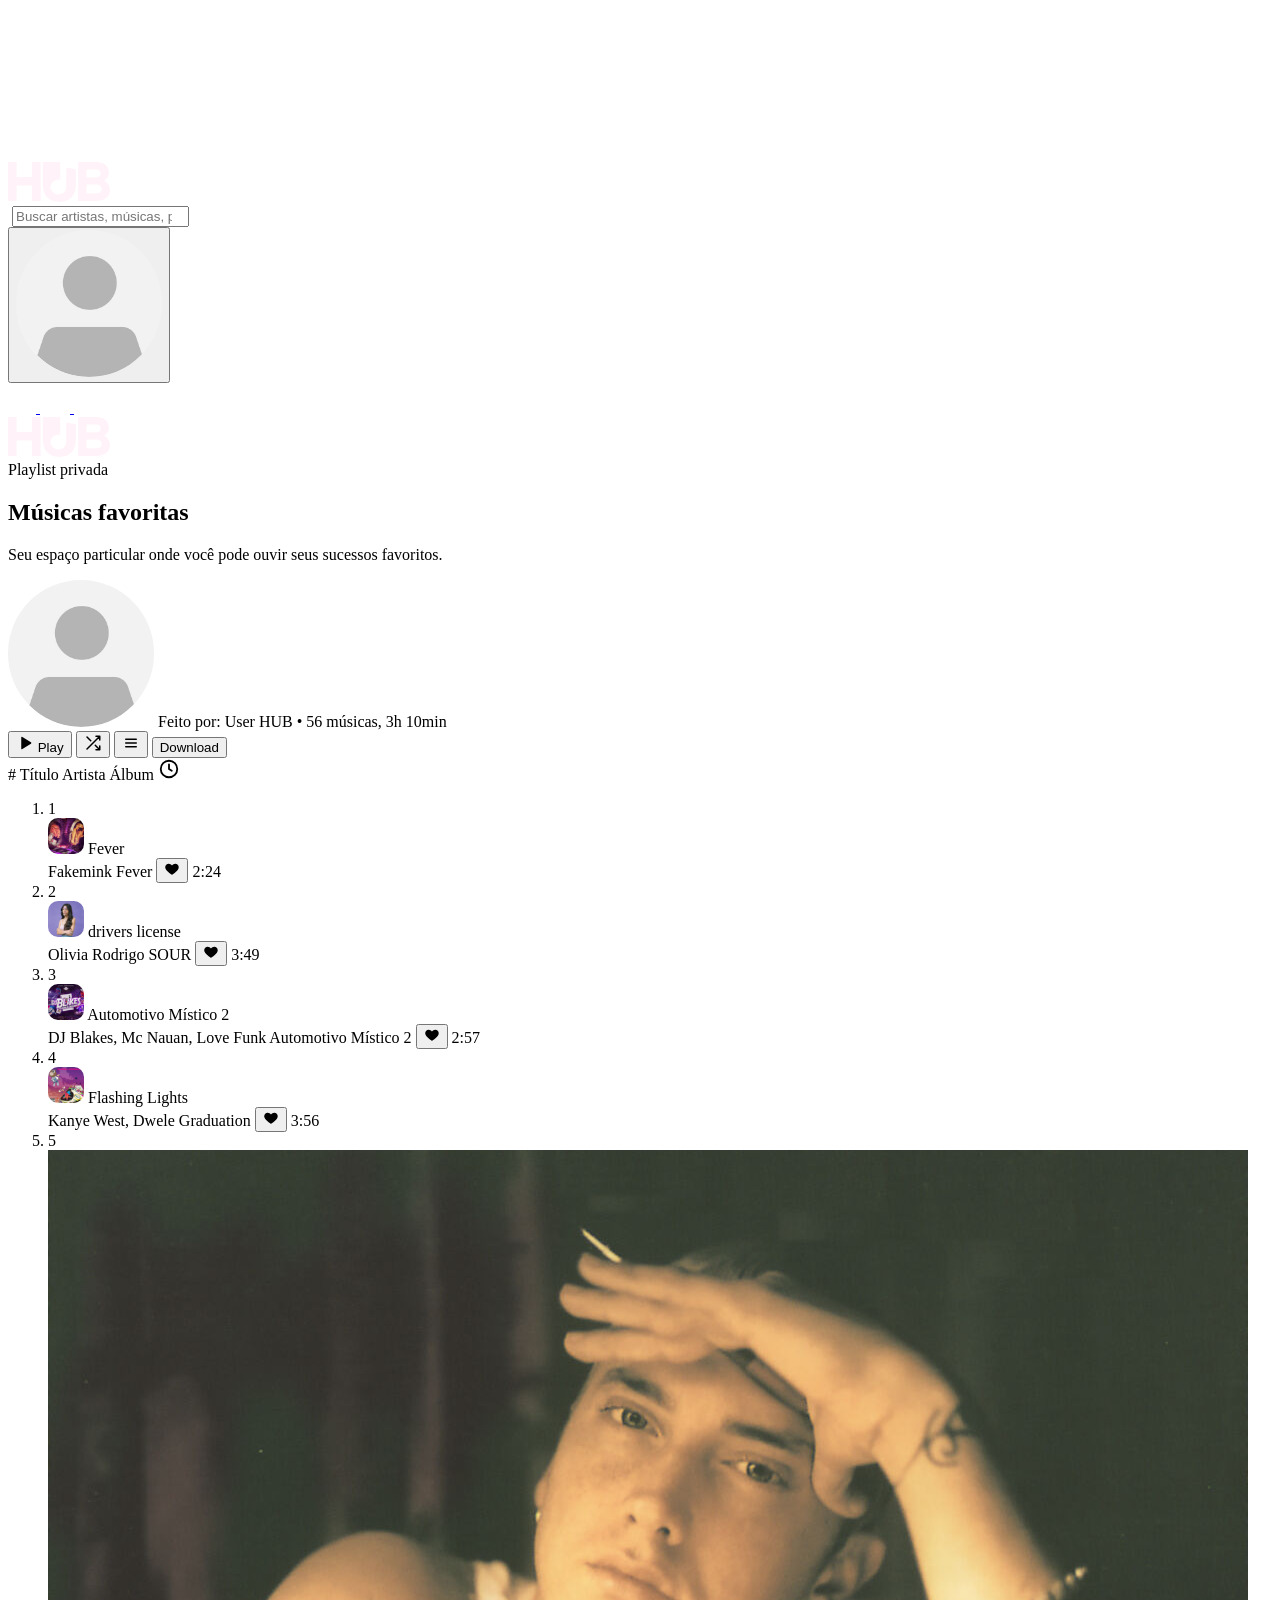
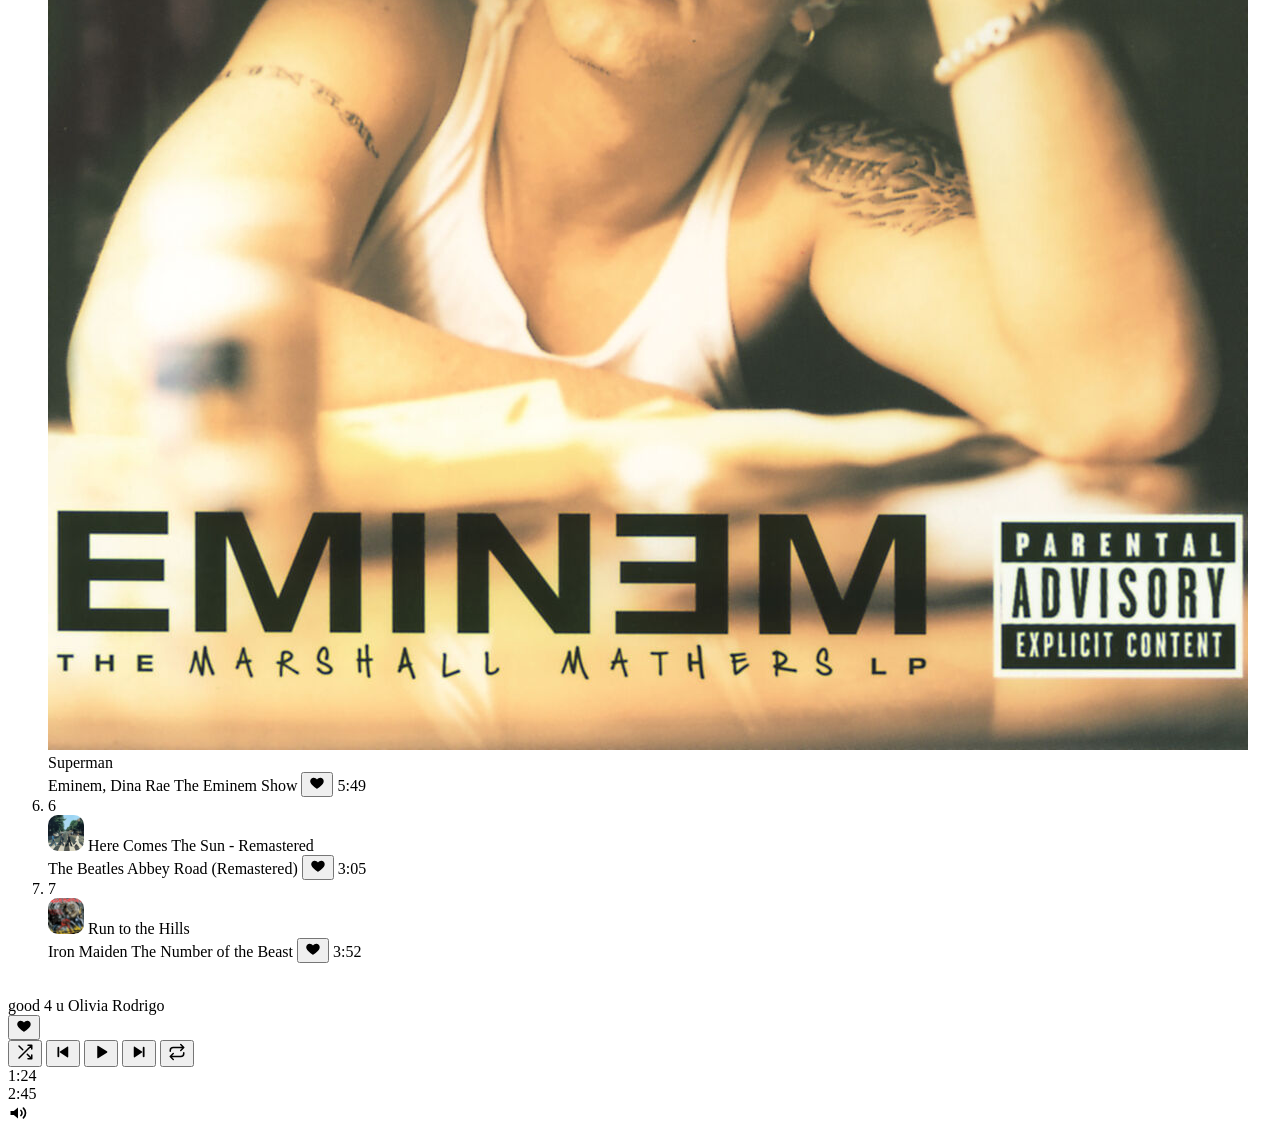
==== favoritas/favoritas.html @ 8cf0fdf2 ":construction: build: Imgs  de músicas e página músicas favoritas iniciada" ====
<!DOCTYPE html>
<html lang="pt-BR">
<head>
  <meta charset="UTF-8">
  <meta name="viewport" content="width=device-width, initial-scale=1.0">
  <title>Músicas favoritas | MusicHub</title>

  <!-- fonte Inter (usada quando o computador não tem a SF Pro) -->
  <link rel="preconnect" href="https://fonts.googleapis.com">
  <link rel="preconnect" href="https://fonts.gstatic.com" crossorigin>
  <link href="https://fonts.googleapis.com/css2?family=Inter:wght@400;500;600;700;900&display=swap" rel="stylesheet">

  <link rel="stylesheet" href="../global.css">
  <link rel="stylesheet" href="favorites.css">

</head>
<body>

  <!-- ícones da página: cada um é desenhado aqui uma vez e usado depois com <use href="#nome"> -->
  <svg class="sprite" aria-hidden="true" xmlns="http://www.w3.org/2000/svg">
    <symbol id="i-heart" viewBox="0 0 24 24">
      <path fill="currentColor" d="M12 21s-7.5-4.6-9.6-9.2C.9 8.4 2.9 4.5 6.6 4.1c2.1-.2 4 .9 5.4 2.7 1.4-1.8 3.3-2.9 5.4-2.7 3.7.4 5.7 4.3 4.2 7.7C19.5 16.4 12 21 12 21z"/>
    </symbol>
    <symbol id="i-play" viewBox="0 0 24 24">
      <path fill="currentColor" d="M7 4.8v14.4a1 1 0 0 0 1.5.86l11.4-7.2a1 1 0 0 0 0-1.72L8.5 3.94A1 1 0 0 0 7 4.8z"/>
    </symbol>
    <symbol id="i-shuffle" viewBox="0 0 24 24">
      <path fill="none" stroke="currentColor" stroke-width="2" stroke-linecap="round" stroke-linejoin="round" d="M16 3h5v5M4 20 21 3M21 16v5h-5M15 15l6 6M4 4l5 5"/>
    </symbol>
    <symbol id="i-menu" viewBox="0 0 24 24">
      <path fill="none" stroke="currentColor" stroke-width="2" stroke-linecap="round" d="M5 7h14M5 12h14M5 17h14"/>
    </symbol>
    <symbol id="i-clock" viewBox="0 0 24 24">
      <g fill="none" stroke="currentColor" stroke-width="2" stroke-linecap="round" stroke-linejoin="round">
        <circle cx="12" cy="12" r="9"/>
        <path d="M12 7v5l3 2"/>
      </g>
    </symbol>
    <symbol id="i-prev" viewBox="0 0 24 24">
      <path fill="currentColor" d="M19 5.6v12.8a.9.9 0 0 1-1.4.75l-9.6-6.4a.9.9 0 0 1 0-1.5l9.6-6.4a.9.9 0 0 1 1.4.75z"/>
      <rect fill="currentColor" x="4.6" y="5" width="2.4" height="14" rx="1.2"/>
    </symbol>
    <symbol id="i-next" viewBox="0 0 24 24">
      <path fill="currentColor" d="M5 5.6v12.8a.9.9 0 0 0 1.4.75l9.6-6.4a.9.9 0 0 0 0-1.5L6.4 4.85A.9.9 0 0 0 5 5.6z"/>
      <rect fill="currentColor" x="17" y="5" width="2.4" height="14" rx="1.2"/>
    </symbol>
    <symbol id="i-repeat" viewBox="0 0 24 24">
      <path fill="none" stroke="currentColor" stroke-width="2" stroke-linecap="round" stroke-linejoin="round" d="M17 2l4 4-4 4M3 11v-1a4 4 0 0 1 4-4h14M7 22l-4-4 4-4M21 13v1a4 4 0 0 1-4 4H3"/>
    </symbol>
    <symbol id="i-volume" viewBox="0 0 24 24">
      <path fill="currentColor" d="M3 9.5h4l5-4.2v13.4l-5-4.2H3z"/>
      <path fill="none" stroke="currentColor" stroke-width="2" stroke-linecap="round" d="M15.5 9a4.2 4.2 0 0 1 0 6M18.5 6.2a8 8 0 0 1 0 11.6"/>
    </symbol>
  </svg>

  <div class="page-bg"></div>

  <!-- topo -->
  <header class="topbar">
    <a class="topbar__logo" href="#">
      <img src="/imgs/login/logo-hub.svg" alt="MusicHub">
    </a>

    <form class="search" role="search">
      <img class="search__icon" src="../assets/artista/icon-search.svg" alt="">
      <input class="search__input" type="search" name="q" placeholder="Buscar artistas, músicas, playlists..." aria-label="Buscar">
    </form>

    <button class="topbar__avatar" type="button" aria-label="Perfil">
      <img src="/imgs/login/icon-FTperfil.svg" alt="">
    </button>
  </header>

  <!-- menu lateral -->
  <nav class="sidebar">
    <a class="sidebar__item" href="#" aria-label="Início">
      <img class="sidebar__icon sidebar__icon--home" src="/imgs/musica/icon-home.png" alt="">
    </a>
    <a class="sidebar__item" href="#" aria-label="Biblioteca">
      <img class="sidebar__icon" src="/imgs/musica/icon-biblioteca.png" alt="">
    </a>
    <a class="sidebar__item sidebar__item--active" href="#" aria-label="Favoritos">
      <img class="sidebar__icon" src="/imgs/musica/icon-favoritar.svg" alt="">
    </a>
  </nav>

  <main class="favorites">

    <!-- capa e informações da playlist -->
    <section class="playlist-header">
      <div class="playlist-cover">
        <img src="/imgs/login/logo-hub.svg" alt="">
      </div>

      <div class="playlist-info">
        <span class="playlist-info__type">Playlist privada</span>
        <h1 class="playlist-info__title">Músicas favoritas</h1>
        <p class="playlist-info__desc">Seu espaço particular onde você pode ouvir seus sucessos favoritos.</p>

        <div class="playlist-info__meta">
          <img class="playlist-info__avatar" src="/imgs/login/icon-FTperfil.svg" alt="">
          <span class="playlist-info__owner">Feito por: User HUB</span>
          <span class="playlist-info__dot">•</span>
          <span class="playlist-info__count">56 músicas, 3h 10min</span>
        </div>

        <div class="playlist-actions">
          <button class="btn-play-pill" type="button">
            <svg width="18" height="18"><use href="#i-play"></use></svg>
            Play
          </button>
          <button class="btn-circle" type="button" aria-label="Tocar aleatório">
            <svg width="18" height="18"><use href="#i-shuffle"></use></svg>
          </button>
          <button class="btn-circle" type="button" aria-label="Mais opções">
            <svg width="18" height="18"><use href="#i-menu"></use></svg>
          </button>
          <button class="btn-download" type="button">Download</button>
        </div>
      </div>
    </section>

    <!-- lista de músicas -->
    <section class="tracks">
      <div class="tracks__head track-grid">
        <span class="track__pos">#</span>
        <span>Título</span>
        <span>Artista</span>
        <span class="track__album">Álbum</span>
        <span></span> <!-- coluna do coração -->
        <span class="track__time">
          <svg width="22" height="22" aria-label="Duração"><use href="#i-clock"></use></svg>
        </span>
      </div>

      <ol class="tracks__list">
        <li class="track track-grid">
          <span class="track__pos">1</span>
          <div class="track__title">
            <img class="track__cover" src="/imgs/musica/Fever.svg" alt="">
            <span class="track__name">Fever</span>
          </div>
          <span class="track__artist">Fakemink</span>
          <span class="track__album">Fever</span>
          <button class="track__like" type="button" aria-label="Remover dos favoritos">
            <svg width="16" height="16"><use href="#i-heart"></use></svg>
          </button>
          <span class="track__time">2:24</span>
        </li>

        <li class="track track-grid">
          <span class="track__pos">2</span>
          <div class="track__title">
            <img class="track__cover" src="/imgs/musica/good4u.svg" alt="">
            <span class="track__name">drivers license</span>
          </div>
          <span class="track__artist">Olivia Rodrigo</span>
          <span class="track__album">SOUR</span>
          <button class="track__like" type="button" aria-label="Remover dos favoritos">
            <svg width="16" height="16"><use href="#i-heart"></use></svg>
          </button>
          <span class="track__time">3:49</span>
        </li>

        <li class="track track-grid">
          <span class="track__pos">3</span>
          <div class="track__title">
            <img class="track__cover" src="/imgs/musica/auto.svg" alt="">
            <span class="track__name">Automotivo Místico 2</span>
          </div>
          <span class="track__artist">DJ Blakes, Mc Nauan, Love Funk</span>
          <span class="track__album">Automotivo Místico 2</span>
          <button class="track__like" type="button" aria-label="Remover dos favoritos">
            <svg width="16" height="16"><use href="#i-heart"></use></svg>
          </button>
          <span class="track__time">2:57</span>
        </li>

        <li class="track track-grid">
          <span class="track__pos">4</span>
          <div class="track__title">
            <img class="track__cover" src="/imgs/musica/graduation.svg" alt="">
            <span class="track__name">Flashing Lights</span>
          </div>
          <span class="track__artist">Kanye West, Dwele</span>
          <span class="track__album">Graduation</span>
          <button class="track__like" type="button" aria-label="Remover dos favoritos">
            <svg width="16" height="16"><use href="#i-heart"></use></svg>
          </button>
          <span class="track__time">3:56</span>
        </li>

        <li class="track track-grid">
          <span class="track__pos">5</span>
          <div class="track__title">
            <img class="track__cover" src="/imgs/home/eminem.jpg" alt="">
            <span class="track__name">Superman</span>
          </div>
          <span class="track__artist">Eminem, Dina Rae</span>
          <span class="track__album">The Eminem Show</span>
          <button class="track__like" type="button" aria-label="Remover dos favoritos">
            <svg width="16" height="16"><use href="#i-heart"></use></svg>
          </button>
          <span class="track__time">5:49</span>
        </li>

        <li class="track track-grid">
          <span class="track__pos">6</span>
          <div class="track__title">
            <img class="track__cover" src="/imgs/musica/here.svg" alt="">
            <span class="track__name">Here Comes The Sun - Remastered</span>
          </div>
          <span class="track__artist">The Beatles</span>
          <span class="track__album">Abbey Road (Remastered)</span>
          <button class="track__like" type="button" aria-label="Remover dos favoritos">
            <svg width="16" height="16"><use href="#i-heart"></use></svg>
          </button>
          <span class="track__time">3:05</span>
        </li>

        <li class="track track-grid">
          <span class="track__pos">7</span>
          <div class="track__title">
            <img class="track__cover" src="/imgs/musica/hills.svg" alt="">
            <span class="track__name">Run to the Hills</span>
          </div>
          <span class="track__artist">Iron Maiden</span>
          <span class="track__album">The Number of the Beast</span>
          <button class="track__like" type="button" aria-label="Remover dos favoritos">
            <svg width="16" height="16"><use href="#i-heart"></use></svg>
          </button>
          <span class="track__time">3:52</span>
        </li>
      </ol>
    </section>

  </main>

  <!-- player fixo no rodapé -->
  <footer class="player">
    <div class="player__track">
      <img class="player__cover" src="../assets/favoritos/capa-good-4-u.png" alt="">
      <div class="player__info">
        <span class="player__name">good 4 u</span>
        <span class="player__artist">Olivia Rodrigo</span>
      </div>
      <button class="player__like" type="button" aria-label="Remover dos favoritos">
        <svg width="16" height="16"><use href="#i-heart"></use></svg>
      </button>
    </div>

    <div class="player__center">
      <div class="player__controls">
        <button class="player__btn" type="button" aria-label="Aleatório">
          <svg width="18" height="18"><use href="#i-shuffle"></use></svg>
        </button>
        <button class="player__btn" type="button" aria-label="Anterior">
          <svg width="18" height="18"><use href="#i-prev"></use></svg>
        </button>
        <button class="player__play" type="button" aria-label="Tocar">
          <svg width="18" height="18"><use href="#i-play"></use></svg>
        </button>
        <button class="player__btn" type="button" aria-label="Próxima">
          <svg width="18" height="18"><use href="#i-next"></use></svg>
        </button>
        <button class="player__btn" type="button" aria-label="Repetir">
          <svg width="18" height="18"><use href="#i-repeat"></use></svg>
        </button>
      </div>

      <!-- a largura do preenchimento é quanto da música já tocou: 1:24 de 2:45 ≈ 51% -->
      <div class="player__progress">
        <span class="player__time">1:24</span>
        <div class="bar bar--progress"><span class="bar__fill" style="width: 51%;"></span></div>
        <span class="player__time">2:45</span>
      </div>
    </div>

    <div class="player__volume">
      <svg width="20" height="20"><use href="#i-volume"></use></svg>
      <div class="bar bar--volume"><span class="bar__fill" style="width: 80%;"></span></div>
    </div>
  </footer>

</body>
</html>
---- global.css ----
@property --accent {
    syntax: "<color>";
    inherits: true;
    initial-value: #eee6e9;
}

:root {
    --violet-light: #eee6e9;
    --violet-darker: #1f000d;
    --violet-bg: #7d78be;
    --white: #ffffff;
    --muted: rgba(255,255,255,.72);
    --soft: rgba(255,255,255,.48);

    --glass:
        rgba(51,51,51,.40);

    --glass-shadow:
        inset 1px 1px 5px -1px white;

    --font:
        "SF Pro",
        "SF Pro Display",
        -apple-system,
        BlinkMacSystemFont,
        "Inter",
        "Segoe UI",
        sans-serif;
}
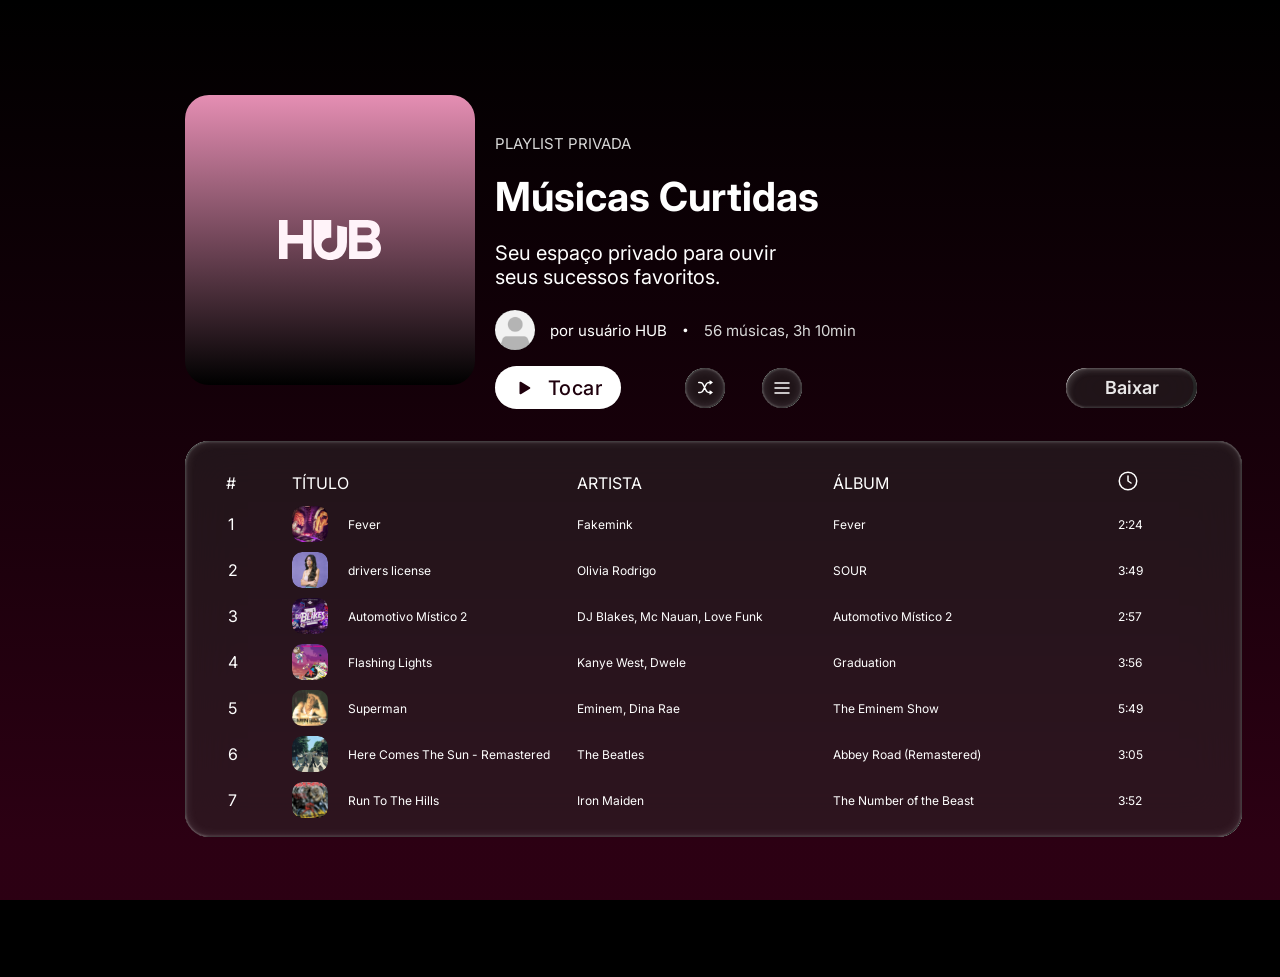
==== commit 78bf1fca: ":construction: build: Página favoritas reefeita" ====
--- a/favoritas/favoritas.html
+++ b/favoritas/favoritas.html
@@ -3,284 +3,280 @@
 <head>
   <meta charset="UTF-8">
   <meta name="viewport" content="width=device-width, initial-scale=1.0">
-  <title>Músicas favoritas | MusicHub</title>
-
-  <!-- fonte Inter (usada quando o computador não tem a SF Pro) -->
+  <title>Músicas Curtidas | MusicHub</title>
   <link rel="preconnect" href="https://fonts.googleapis.com">
   <link rel="preconnect" href="https://fonts.gstatic.com" crossorigin>
-  <link href="https://fonts.googleapis.com/css2?family=Inter:wght@400;500;600;700;900&display=swap" rel="stylesheet">
-
-  <link rel="stylesheet" href="../global.css">
-  <link rel="stylesheet" href="favorites.css">
-
+  <link href="https://fonts.googleapis.com/css2?family=Inter:wght@400;500;600;700&display=swap" rel="stylesheet">
+  <link rel="stylesheet" href="favoritas.css">
 </head>
 <body>
 
-  <!-- ícones da página: cada um é desenhado aqui uma vez e usado depois com <use href="#nome"> -->
-  <svg class="sprite" aria-hidden="true" xmlns="http://www.w3.org/2000/svg">
-    <symbol id="i-heart" viewBox="0 0 24 24">
-      <path fill="currentColor" d="M12 21s-7.5-4.6-9.6-9.2C.9 8.4 2.9 4.5 6.6 4.1c2.1-.2 4 .9 5.4 2.7 1.4-1.8 3.3-2.9 5.4-2.7 3.7.4 5.7 4.3 4.2 7.7C19.5 16.4 12 21 12 21z"/>
-    </symbol>
-    <symbol id="i-play" viewBox="0 0 24 24">
-      <path fill="currentColor" d="M7 4.8v14.4a1 1 0 0 0 1.5.86l11.4-7.2a1 1 0 0 0 0-1.72L8.5 3.94A1 1 0 0 0 7 4.8z"/>
-    </symbol>
-    <symbol id="i-shuffle" viewBox="0 0 24 24">
-      <path fill="none" stroke="currentColor" stroke-width="2" stroke-linecap="round" stroke-linejoin="round" d="M16 3h5v5M4 20 21 3M21 16v5h-5M15 15l6 6M4 4l5 5"/>
-    </symbol>
-    <symbol id="i-menu" viewBox="0 0 24 24">
-      <path fill="none" stroke="currentColor" stroke-width="2" stroke-linecap="round" d="M5 7h14M5 12h14M5 17h14"/>
-    </symbol>
-    <symbol id="i-clock" viewBox="0 0 24 24">
-      <g fill="none" stroke="currentColor" stroke-width="2" stroke-linecap="round" stroke-linejoin="round">
-        <circle cx="12" cy="12" r="9"/>
-        <path d="M12 7v5l3 2"/>
-      </g>
-    </symbol>
-    <symbol id="i-prev" viewBox="0 0 24 24">
-      <path fill="currentColor" d="M19 5.6v12.8a.9.9 0 0 1-1.4.75l-9.6-6.4a.9.9 0 0 1 0-1.5l9.6-6.4a.9.9 0 0 1 1.4.75z"/>
-      <rect fill="currentColor" x="4.6" y="5" width="2.4" height="14" rx="1.2"/>
-    </symbol>
-    <symbol id="i-next" viewBox="0 0 24 24">
-      <path fill="currentColor" d="M5 5.6v12.8a.9.9 0 0 0 1.4.75l9.6-6.4a.9.9 0 0 0 0-1.5L6.4 4.85A.9.9 0 0 0 5 5.6z"/>
-      <rect fill="currentColor" x="17" y="5" width="2.4" height="14" rx="1.2"/>
-    </symbol>
-    <symbol id="i-repeat" viewBox="0 0 24 24">
-      <path fill="none" stroke="currentColor" stroke-width="2" stroke-linecap="round" stroke-linejoin="round" d="M17 2l4 4-4 4M3 11v-1a4 4 0 0 1 4-4h14M7 22l-4-4 4-4M21 13v1a4 4 0 0 1-4 4H3"/>
-    </symbol>
-    <symbol id="i-volume" viewBox="0 0 24 24">
-      <path fill="currentColor" d="M3 9.5h4l5-4.2v13.4l-5-4.2H3z"/>
-      <path fill="none" stroke="currentColor" stroke-width="2" stroke-linecap="round" d="M15.5 9a4.2 4.2 0 0 1 0 6M18.5 6.2a8 8 0 0 1 0 11.6"/>
-    </symbol>
-  </svg>
-
-  <div class="page-bg"></div>
-
-  <!-- topo -->
-  <header class="topbar">
-    <a class="topbar__logo" href="#">
-      <img src="/imgs/login/logo-hub.svg" alt="MusicHub">
-    </a>
-
-    <form class="search" role="search">
-      <img class="search__icon" src="../assets/artista/icon-search.svg" alt="">
-      <input class="search__input" type="search" name="q" placeholder="Buscar artistas, músicas, playlists..." aria-label="Buscar">
+  <!-- ===== Cabeçalho =====
+  <header class="cabecalho">
+    <a href="home.html" class="cabecalho__logo" aria-label="MusicHub - Página inicial">
+      <img src="assets/logo-hub.svg" alt="MusicHub" width="102" height="40">
+    </a>
+
+    <form class="busca vidro" role="search">
+      <img src="assets/artist/icon-pesquisar.png" alt="" class="busca__icone" width="20" height="20">
+      <input type="search" class="busca__campo" placeholder="Buscar artistas, músicas, playlists..." aria-label="Buscar">
     </form>
 
-    <button class="topbar__avatar" type="button" aria-label="Perfil">
-      <img src="/imgs/login/icon-FTperfil.svg" alt="">
-    </button>
-  </header>
-
-  <!-- menu lateral -->
-  <nav class="sidebar">
-    <a class="sidebar__item" href="#" aria-label="Início">
-      <img class="sidebar__icon sidebar__icon--home" src="/imgs/musica/icon-home.png" alt="">
-    </a>
-    <a class="sidebar__item" href="#" aria-label="Biblioteca">
-      <img class="sidebar__icon" src="/imgs/musica/icon-biblioteca.png" alt="">
-    </a>
-    <a class="sidebar__item sidebar__item--active" href="#" aria-label="Favoritos">
-      <img class="sidebar__icon" src="/imgs/musica/icon-favoritar.svg" alt="">
-    </a>
-  </nav>
-
-  <main class="favorites">
-
-    <!-- capa e informações da playlist -->
-    <section class="playlist-header">
-      <div class="playlist-cover">
-        <img src="/imgs/login/logo-hub.svg" alt="">
-      </div>
-
-      <div class="playlist-info">
-        <span class="playlist-info__type">Playlist privada</span>
-        <h1 class="playlist-info__title">Músicas favoritas</h1>
-        <p class="playlist-info__desc">Seu espaço particular onde você pode ouvir seus sucessos favoritos.</p>
-
-        <div class="playlist-info__meta">
-          <img class="playlist-info__avatar" src="/imgs/login/icon-FTperfil.svg" alt="">
-          <span class="playlist-info__owner">Feito por: User HUB</span>
-          <span class="playlist-info__dot">•</span>
-          <span class="playlist-info__count">56 músicas, 3h 10min</span>
+    <a href="editar-perfil.html" class="perfil vidro" aria-label="Meu perfil">
+      <img src="assets/icon-FTperfil.svg" alt="">
+    </a>
+  </header> -->
+
+  <!-- ===== Menu lateral =====
+  <nav class="menu-lateral vidro" aria-label="Navegação principal">
+    <a href="home.html" class="menu-lateral__item" aria-label="Início">
+      <img src="assets/musica/icon-home.png" alt="">
+    </a>
+    <a href="biblioteca.html" class="menu-lateral__item" aria-label="Biblioteca">
+      <img src="assets/musica/icon-biblioteca.png" alt="">
+    </a>
+    <a href="musicas-curtidas.html" class="menu-lateral__item menu-lateral__item--ativo" aria-label="Músicas curtidas" aria-current="page">
+      <img src="assets/musica/icon-favoritar.svg" alt="">
+    </a>
+  </nav> -->
+
+  <main class="conteudo">
+
+    <!-- ===== Topo da playlist ===== -->
+    <section class="playlist">
+      <div class="playlist__capa">
+        <img src="/imgs/login/logo-hub.svg" alt="" width="160" height="64">
+      </div>
+
+      <div class="playlist__info">
+        <p class="playlist__tipo">PLAYLIST PRIVADA</p>
+        <h1 class="playlist__titulo">Músicas Curtidas</h1>
+        <p class="playlist__descricao">Seu espaço privado para ouvir seus sucessos favoritos.</p>
+
+        <div class="playlist__meta">
+          <span class="playlist__avatar vidro">
+            <img src="/imgs/login/icon-FTperfil.svg" alt="">
+          </span>
+          <span class="playlist__autor">por usuário HUB</span>
+          <span class="playlist__ponto" aria-hidden="true">·</span>
+          <span class="playlist__total">56 músicas, 3h 10min</span>
         </div>
 
-        <div class="playlist-actions">
-          <button class="btn-play-pill" type="button">
-            <svg width="18" height="18"><use href="#i-play"></use></svg>
-            Play
+        <div class="playlist__acoes">
+          <button type="button" class="botao-tocar">
+            <img src="/imgs/musica/icon-play.svg" alt="" width="50" height="50">
+            <span>Tocar</span>
           </button>
-          <button class="btn-circle" type="button" aria-label="Tocar aleatório">
-            <svg width="18" height="18"><use href="#i-shuffle"></use></svg>
-          </button>
-          <button class="btn-circle" type="button" aria-label="Mais opções">
-            <svg width="18" height="18"><use href="#i-menu"></use></svg>
-          </button>
-          <button class="btn-download" type="button">Download</button>
+
+          <div class="playlist__controles">
+            <button type="button" class="botao-circular vidro" aria-label="Ordem aleatória">
+              <img src="/imgs/musica/icon-shuffle.svg" alt="">
+            </button>
+            <button type="button" class="botao-circular vidro" aria-label="Opções de visualização">
+              <!-- Sem asset para este ícone nas pastas: desenhado em SVG -->
+              <svg width="16" height="12" viewBox="0 0 16 12" fill="none" aria-hidden="true">
+                <path d="M1 1h14M1 6h14M1 11h14" stroke="#fff" stroke-width="1.5" stroke-linecap="round"/>
+              </svg>
+            </button>
+          </div>
+
+          <button type="button" class="botao-baixar vidro">Baixar</button>
         </div>
       </div>
     </section>
 
-    <!-- lista de músicas -->
-    <section class="tracks">
-      <div class="tracks__head track-grid">
-        <span class="track__pos">#</span>
-        <span>Título</span>
-        <span>Artista</span>
-        <span class="track__album">Álbum</span>
-        <span></span> <!-- coluna do coração -->
-        <span class="track__time">
-          <svg width="22" height="22" aria-label="Duração"><use href="#i-clock"></use></svg>
-        </span>
-      </div>
-
-      <ol class="tracks__list">
-        <li class="track track-grid">
-          <span class="track__pos">1</span>
-          <div class="track__title">
-            <img class="track__cover" src="/imgs/musica/Fever.svg" alt="">
-            <span class="track__name">Fever</span>
-          </div>
-          <span class="track__artist">Fakemink</span>
-          <span class="track__album">Fever</span>
-          <button class="track__like" type="button" aria-label="Remover dos favoritos">
-            <svg width="16" height="16"><use href="#i-heart"></use></svg>
-          </button>
-          <span class="track__time">2:24</span>
-        </li>
-
-        <li class="track track-grid">
-          <span class="track__pos">2</span>
-          <div class="track__title">
-            <img class="track__cover" src="/imgs/musica/good4u.svg" alt="">
-            <span class="track__name">drivers license</span>
-          </div>
-          <span class="track__artist">Olivia Rodrigo</span>
-          <span class="track__album">SOUR</span>
-          <button class="track__like" type="button" aria-label="Remover dos favoritos">
-            <svg width="16" height="16"><use href="#i-heart"></use></svg>
-          </button>
-          <span class="track__time">3:49</span>
-        </li>
-
-        <li class="track track-grid">
-          <span class="track__pos">3</span>
-          <div class="track__title">
-            <img class="track__cover" src="/imgs/musica/auto.svg" alt="">
-            <span class="track__name">Automotivo Místico 2</span>
-          </div>
-          <span class="track__artist">DJ Blakes, Mc Nauan, Love Funk</span>
-          <span class="track__album">Automotivo Místico 2</span>
-          <button class="track__like" type="button" aria-label="Remover dos favoritos">
-            <svg width="16" height="16"><use href="#i-heart"></use></svg>
-          </button>
-          <span class="track__time">2:57</span>
-        </li>
-
-        <li class="track track-grid">
-          <span class="track__pos">4</span>
-          <div class="track__title">
-            <img class="track__cover" src="/imgs/musica/graduation.svg" alt="">
-            <span class="track__name">Flashing Lights</span>
-          </div>
-          <span class="track__artist">Kanye West, Dwele</span>
-          <span class="track__album">Graduation</span>
-          <button class="track__like" type="button" aria-label="Remover dos favoritos">
-            <svg width="16" height="16"><use href="#i-heart"></use></svg>
-          </button>
-          <span class="track__time">3:56</span>
-        </li>
-
-        <li class="track track-grid">
-          <span class="track__pos">5</span>
-          <div class="track__title">
-            <img class="track__cover" src="/imgs/home/eminem.jpg" alt="">
-            <span class="track__name">Superman</span>
-          </div>
-          <span class="track__artist">Eminem, Dina Rae</span>
-          <span class="track__album">The Eminem Show</span>
-          <button class="track__like" type="button" aria-label="Remover dos favoritos">
-            <svg width="16" height="16"><use href="#i-heart"></use></svg>
-          </button>
-          <span class="track__time">5:49</span>
-        </li>
-
-        <li class="track track-grid">
-          <span class="track__pos">6</span>
-          <div class="track__title">
-            <img class="track__cover" src="/imgs/musica/here.svg" alt="">
-            <span class="track__name">Here Comes The Sun - Remastered</span>
-          </div>
-          <span class="track__artist">The Beatles</span>
-          <span class="track__album">Abbey Road (Remastered)</span>
-          <button class="track__like" type="button" aria-label="Remover dos favoritos">
-            <svg width="16" height="16"><use href="#i-heart"></use></svg>
-          </button>
-          <span class="track__time">3:05</span>
-        </li>
-
-        <li class="track track-grid">
-          <span class="track__pos">7</span>
-          <div class="track__title">
-            <img class="track__cover" src="/imgs/musica/hills.svg" alt="">
-            <span class="track__name">Run to the Hills</span>
-          </div>
-          <span class="track__artist">Iron Maiden</span>
-          <span class="track__album">The Number of the Beast</span>
-          <button class="track__like" type="button" aria-label="Remover dos favoritos">
-            <svg width="16" height="16"><use href="#i-heart"></use></svg>
-          </button>
-          <span class="track__time">3:52</span>
-        </li>
-      </ol>
+    <!-- ===== Lista de músicas ===== -->
+    <section class="lista vidro" aria-label="Lista de músicas curtidas">
+      <table class="tabela">
+        <thead>
+          <tr>
+            <th scope="col" class="col-numero">#</th>
+            <th scope="col" class="col-titulo">TÍTULO</th>
+            <th scope="col" class="col-artista">ARTISTA</th>
+            <th scope="col" class="col-album">ÁLBUM</th>
+            <th scope="col" class="col-favorito"><span class="sr-only">Curtida</span></th>
+            <th scope="col" class="col-duracao">
+              <!-- Sem asset de relógio nas pastas: desenhado em SVG -->
+              <svg width="20" height="20" viewBox="0 0 20 20" fill="none" aria-label="Duração" role="img">
+                <circle cx="10" cy="10" r="8.75" stroke="#fff" stroke-width="1.5"/>
+                <path d="M10 5v5l3 2" stroke="#fff" stroke-width="1.5" stroke-linecap="round" stroke-linejoin="round"/>
+              </svg>
+            </th>
+          </tr>
+        </thead>
+        <tbody>
+          <tr>
+            <td class="col-numero">1</td>
+            <td class="col-titulo">
+              <div class="tabela__musica">
+                <img src="/imgs/musica/Fever.svg" alt="" class="tabela__capa">
+                <span>Fever</span>
+              </div>
+            </td>
+            <td class="col-artista">Fakemink</td>
+            <td class="col-album">Fever</td>
+            <td class="col-favorito">
+              <button type="button" class="botao-favorito" aria-pressed="true" aria-label="Remover Fever das curtidas">
+                <img src="" alt="">
+              </button>
+            </td>
+            <td class="col-duracao">2:24</td>
+          </tr>
+          <tr>
+            <td class="col-numero">2</td>
+            <td class="col-titulo">
+              <div class="tabela__musica">
+                <img src="/imgs/musica/good4u.svg" alt="" class="tabela__capa">
+                <span>drivers license</span>
+              </div>
+            </td>
+            <td class="col-artista">Olivia Rodrigo</td>
+            <td class="col-album">SOUR</td>
+            <td class="col-favorito">
+              <button type="button" class="botao-favorito" aria-pressed="true" aria-label="Remover drivers license das curtidas">
+                <img src="assets/musica/icon-favoritar.svg" alt="">
+              </button>
+            </td>
+            <td class="col-duracao">3:49</td>
+          </tr>
+          <tr>
+            <td class="col-numero">3</td>
+            <td class="col-titulo">
+              <div class="tabela__musica">
+                <img src="/imgs/musica/auto.svg" alt="" class="tabela__capa">
+                <span>Automotivo Místico 2</span>
+              </div>
+            </td>
+            <td class="col-artista">DJ Blakes, Mc Nauan, Love Funk</td>
+            <td class="col-album">Automotivo Místico 2</td>
+            <td class="col-favorito">
+              <button type="button" class="botao-favorito" aria-pressed="true" aria-label="Remover Automotivo Místico 2 das curtidas">
+                <img src="" alt="">
+              </button>
+            </td>
+            <td class="col-duracao">2:57</td>
+          </tr>
+          <tr>
+            <td class="col-numero">4</td>
+            <td class="col-titulo">
+              <div class="tabela__musica">
+                <img src="/imgs/musica/graduation.svg" alt="" class="tabela__capa">
+                <span>Flashing Lights</span>
+              </div>
+            </td>
+            <td class="col-artista">Kanye West, Dwele</td>
+            <td class="col-album">Graduation</td>
+            <td class="col-favorito">
+              <button type="button" class="botao-favorito" aria-pressed="true" aria-label="Remover Flashing Lights das curtidas">
+                <img src="assets/musica/icon-favoritar.svg" alt="">
+              </button>
+            </td>
+            <td class="col-duracao">3:56</td>
+          </tr>
+          <tr>
+            <td class="col-numero">5</td>
+            <td class="col-titulo">
+              <div class="tabela__musica">
+                <img src="/imgs/home/eminem.jpg" alt="" class="tabela__capa">
+                <span>Superman</span>
+              </div>
+            </td>
+            <td class="col-artista">Eminem, Dina Rae</td>
+            <td class="col-album">The Eminem Show</td>
+            <td class="col-favorito">
+              <button type="button" class="botao-favorito" aria-pressed="true" aria-label="Remover Superman das curtidas">
+                <img src="" alt="">
+              </button>
+            </td>
+            <td class="col-duracao">5:49</td>
+          </tr>
+          <tr>
+            <td class="col-numero">6</td>
+            <td class="col-titulo">
+              <div class="tabela__musica">
+                <img src="/imgs/musica/here.svg" alt="" class="tabela__capa">
+                <span>Here Comes The Sun - Remastered</span>
+              </div>
+            </td>
+            <td class="col-artista">The Beatles</td>
+            <td class="col-album">Abbey Road (Remastered)</td>
+            <td class="col-favorito">
+              <button type="button" class="botao-favorito" aria-pressed="true" aria-label="Remover Here Comes The Sun das curtidas">
+                <img src="assets/musica/icon-favoritar.svg" alt="">
+              </button>
+            </td>
+            <td class="col-duracao">3:05</td>
+          </tr>
+          <tr>
+            <td class="col-numero">7</td>
+            <td class="col-titulo">
+              <div class="tabela__musica">
+                <img src="/imgs/musica/hills.svg" alt="" class="tabela__capa">
+                <span>Run To The Hills</span>
+              </div>
+            </td>
+            <td class="col-artista">Iron Maiden</td>
+            <td class="col-album">The Number of the Beast</td>
+            <td class="col-favorito">
+              <button type="button" class="botao-favorito" aria-pressed="true" aria-label="Remover Run To The Hills das curtidas">
+                <img src="assets/musica/icon-favoritar.svg" alt="">
+              </button>
+            </td>
+            <td class="col-duracao">3:52</td>
+          </tr>
+        </tbody>
+      </table>
     </section>
-
   </main>
 
-  <!-- player fixo no rodapé -->
-  <footer class="player">
-    <div class="player__track">
-      <img class="player__cover" src="../assets/favoritos/capa-good-4-u.png" alt="">
-      <div class="player__info">
-        <span class="player__name">good 4 u</span>
-        <span class="player__artist">Olivia Rodrigo</span>
-      </div>
-      <button class="player__like" type="button" aria-label="Remover dos favoritos">
-        <svg width="16" height="16"><use href="#i-heart"></use></svg>
+  <!-- ===== Player =====
+  <footer class="player vidro" aria-label="Player">
+    <div class="player__musica">
+      <img src="assets/musica/good4u.svg" alt="Capa de good 4 u" class="player__capa">
+      <div class="player__textos">
+        <p class="player__titulo">good 4 u</p>
+        <p class="player__artista">Olivia Rodrigo</p>
+      </div>
+      <button type="button" class="botao-favorito" aria-pressed="true" aria-label="Remover good 4 u das curtidas">
+        <img src="assets/musica/icon-favoritar.svg" alt="">
       </button>
     </div>
 
-    <div class="player__center">
-      <div class="player__controls">
-        <button class="player__btn" type="button" aria-label="Aleatório">
-          <svg width="18" height="18"><use href="#i-shuffle"></use></svg>
-        </button>
-        <button class="player__btn" type="button" aria-label="Anterior">
-          <svg width="18" height="18"><use href="#i-prev"></use></svg>
-        </button>
-        <button class="player__play" type="button" aria-label="Tocar">
-          <svg width="18" height="18"><use href="#i-play"></use></svg>
-        </button>
-        <button class="player__btn" type="button" aria-label="Próxima">
-          <svg width="18" height="18"><use href="#i-next"></use></svg>
-        </button>
-        <button class="player__btn" type="button" aria-label="Repetir">
-          <svg width="18" height="18"><use href="#i-repeat"></use></svg>
-        </button>
-      </div>
-
-      <!-- a largura do preenchimento é quanto da música já tocou: 1:24 de 2:45 ≈ 51% -->
-      <div class="player__progress">
-        <span class="player__time">1:24</span>
-        <div class="bar bar--progress"><span class="bar__fill" style="width: 51%;"></span></div>
-        <span class="player__time">2:45</span>
+    <div class="player__centro">
+      <div class="player__controles">
+        <button type="button" class="player__botao" aria-label="Ordem aleatória">
+          <img src="assets/musica/icon-shuffle.svg" alt="">
+        </button>
+        <button type="button" class="player__botao" aria-label="Música anterior">
+          <img src="assets/musica/icon-anterior.svg" alt="">
+        </button>
+        <button type="button" class="player__botao player__botao--play" aria-label="Tocar">
+          <img src="assets/musica/icon-play.svg" alt="">
+        </button>
+        <button type="button" class="player__botao" aria-label="Próxima música">
+          <img src="assets/musica/icon-proxima.svg" alt="">
+        </button>
+        <button type="button" class="player__botao" aria-label="Repetir">
+          <img src="assets/musica/icon-repeat.svg" alt="">
+        </button>
+      </div>
+
+      <div class="player__tempo">
+        <span>1:24</span>
+        <div class="barra" role="progressbar" aria-label="Progresso da música" aria-valuemin="0" aria-valuemax="165" aria-valuenow="84">
+          <span class="barra__preenchida" style="width: 60%"></span>
+        </div>
+        <span>2:45</span>
       </div>
     </div>
 
     <div class="player__volume">
-      <svg width="20" height="20"><use href="#i-volume"></use></svg>
-      <div class="bar bar--volume"><span class="bar__fill" style="width: 80%;"></span></div>
+      <img src="assets/musica/icon-volume.svg" alt="" class="player__icone-volume">
+      <div class="barra barra--volume" role="progressbar" aria-label="Volume" aria-valuemin="0" aria-valuemax="100" aria-valuenow="80">
+        <span class="barra__preenchida" style="width: 80%"></span>
+      </div>
     </div>
-  </footer>
+  </footer> -->
 
 </body>
 </html>
--- a/favoritas/favoritas.css
+++ b/favoritas/favoritas.css
@@ -0,0 +1,762 @@
+/* =========================================================
+   MusicHub — Músicas Curtidas
+   Base do layout: frame de 1440 × 1024 do Figma
+   ========================================================= */
+
+:root {
+  /* Cores (Foundation do Style Guide) */
+  --violeta-claro: #eee6e9;
+  --violeta-escuro: #1f000d;
+  --branco: #ffffff;
+  --cinza-texto: #d9d9d9;
+  --cinza-botao: #e9e7e7;
+  --rosa-capa: #e58eb3;
+
+  /* Efeito vidro */
+  --vidro-fundo: rgba(51, 51, 51, 0.4);
+  --vidro-blur: blur(23px);
+  --vidro-sombra:
+    inset 1px 1px 0 -0.5px #333,
+    inset -1px -1px 0 -0.5px #262626,
+    inset 1px 1px 0.5px -1px #fff,
+    inset -1px -1px 0.5px -1px #fff,
+    inset 0 0 3px 0 rgba(255, 255, 255, 0.5),
+    inset 0 0 11px 0 rgba(242, 242, 242, 0.15);
+
+  /* Tipografia: SF Pro no Mac/iOS, Inter nos demais */
+  --fonte: -apple-system, BlinkMacSystemFont, "SF Pro Display", "Inter", system-ui, sans-serif;
+
+  --largura-maxima: 1200px;
+  --raio: 24px;
+}
+
+/* ---------- Reset ---------- */
+*,
+*::before,
+*::after {
+  box-sizing: border-box;
+  margin: 0;
+  padding: 0;
+}
+
+img {
+  display: block;
+  max-width: 100%;
+}
+
+button {
+  font: inherit;
+  color: inherit;
+  background: none;
+  border: 0;
+  cursor: pointer;
+}
+
+a {
+  color: inherit;
+  text-decoration: none;
+}
+
+.sr-only {
+  position: absolute;
+  width: 1px;
+  height: 1px;
+  overflow: hidden;
+  clip: rect(0 0 0 0);
+  white-space: nowrap;
+}
+
+/* ---------- Página ---------- */
+body {
+  position: relative;
+  min-height: 100vh;
+  padding: 31px 0 140px; /* espaço inferior para o player fixo */
+  font-family: var(--fonte);
+  color: var(--branco);
+  background-color: #000;
+  background-image: linear-gradient(180deg, rgba(72, 67, 135, 0) 0%, rgba(88, 0, 38, 0.5) 93.75%);
+  background-attachment: fixed;
+}
+
+/* Textura por cima do degradê */
+body::before {
+  content: "";
+  position: fixed;
+  inset: 0;
+  z-index: -1;
+  background: url("assets/musica/bg-textura.png") center / cover no-repeat;
+  opacity: 0.2;
+  mix-blend-mode: multiply;
+  pointer-events: none;
+}
+
+/* ---------- Efeito vidro (reutilizável) ---------- */
+.vidro {
+  background: var(--vidro-fundo);
+  -webkit-backdrop-filter: var(--vidro-blur);
+  backdrop-filter: var(--vidro-blur);
+  box-shadow: var(--vidro-sombra);
+}
+
+/* =========================================================
+   Cabeçalho
+   ========================================================= */
+.cabecalho {
+  display: grid;
+  grid-template-columns: 1fr auto 1fr;
+  align-items: center;
+  width: min(var(--largura-maxima), 100% - 32px);
+  height: 40px;
+  margin: 0 auto;
+}
+
+.cabecalho__logo img {
+  width: 102px;
+  height: 40px;
+}
+
+.busca {
+  display: flex;
+  align-items: center;
+  gap: 20px;
+  width: 500px;
+  height: 40px;
+  padding: 0 20px;
+  border-radius: var(--raio);
+}
+
+.busca__icone {
+  width: 20px;
+  height: 20px;
+  flex-shrink: 0;
+}
+
+.busca__campo {
+  flex: 1;
+  height: 100%;
+  font-family: inherit;
+  font-size: 12px;
+  color: var(--branco);
+  background: transparent;
+  border: 0;
+  outline: none;
+}
+
+.busca__campo::placeholder {
+  color: rgba(255, 255, 255, 0.4);
+}
+
+.busca:focus-within {
+  outline: 1px solid rgba(255, 255, 255, 0.3);
+}
+
+.perfil {
+  justify-self: end;
+  display: grid;
+  place-items: center;
+  width: 40px;
+  height: 40px;
+  border-radius: 50%;
+  overflow: hidden;
+}
+
+.perfil img {
+  width: 100%;
+  height: 100%;
+  object-fit: cover;
+}
+
+/* =========================================================
+   Menu lateral
+   ========================================================= */
+.menu-lateral {
+  position: fixed;
+  top: 50%;
+  left: 30px;
+  transform: translateY(-50%);
+  z-index: 10;
+  display: flex;
+  flex-direction: column;
+  align-items: center;
+  gap: 20px;
+  width: 60px;
+  padding: 5px 5px 20px;
+  border-radius: 29px;
+}
+
+.menu-lateral__item {
+  display: grid;
+  place-items: center;
+  width: 50px;
+  height: 80px;
+  border-radius: var(--raio);
+  transition: background-color 0.2s;
+}
+
+.menu-lateral__item img {
+  width: 30px;
+  height: 30px;
+  object-fit: contain;
+}
+
+.menu-lateral__item--ativo {
+  background: var(--vidro-fundo);
+  box-shadow: var(--vidro-sombra);
+}
+
+.menu-lateral__item:not(.menu-lateral__item--ativo) {
+  height: 50px;
+}
+
+.menu-lateral__item:hover {
+  background-color: rgba(255, 255, 255, 0.06);
+}
+
+/* =========================================================
+   Conteúdo
+   ========================================================= */
+.conteudo {
+  width: min(1057px, 100% - 32px);
+  margin: 64px auto 0 max(calc((100% - var(--largura-maxima)) / 2 + 145px), 16px);
+}
+
+/* ---------- Topo da playlist ---------- */
+.playlist {
+  display: flex;
+  gap: 20px;
+}
+
+.playlist__capa {
+  flex-shrink: 0;
+  display: grid;
+  place-items: center;
+  width: 290px;
+  height: 290px;
+  border-radius: var(--raio);
+  background: linear-gradient(180deg, var(--rosa-capa) 0%, #000 100%);
+}
+
+/* capa.png centralizado e contido, sem esticar nem cortar */
+.playlist__capa img {
+  width: auto;
+  height: auto;
+  max-width: 160px;
+  max-height: 160px;
+  object-fit: contain;
+}
+
+.playlist__info {
+  flex: 1;
+  padding-top: 39px;
+}
+
+.playlist__tipo {
+  font-size: 15px;
+  color: var(--cinza-texto);
+}
+
+.playlist__titulo {
+  margin-top: 20px;
+  font-size: 40px;
+  font-weight: 700;
+  line-height: 1.2;
+}
+
+.playlist__descricao {
+  max-width: 316px;
+  margin-top: 20px;
+  font-size: 20px;
+  line-height: 1.2;
+}
+
+.playlist__meta {
+  display: flex;
+  align-items: center;
+  gap: 15px;
+  margin-top: 21px;
+  font-size: 15px;
+}
+
+.playlist__avatar {
+  width: 40px;
+  height: 40px;
+  border-radius: 50%;
+  overflow: hidden;
+}
+
+.playlist__avatar img {
+  width: 100%;
+  height: 100%;
+  object-fit: cover;
+}
+
+.playlist__ponto {
+  font-size: 30px;
+  line-height: 0;
+}
+
+.playlist__total {
+  color: var(--cinza-texto);
+}
+
+.playlist__acoes {
+  display: flex;
+  align-items: center;
+  margin-top: 16px;
+  padding-right: 45px;
+}
+
+.botao-tocar {
+  display: flex;
+  align-items: center;
+  justify-content: center;
+  gap: 6px;
+  width: 126px;
+  height: 43px;
+  padding: 0 14px 0 6px;
+  border-radius: 100px;
+  background: var(--branco);
+  box-shadow:
+    inset -7px -8px 21px rgba(255, 255, 255, 0.3),
+    inset 6px 6px 10.6px rgba(255, 255, 255, 0.3);
+  color: var(--violeta-escuro);
+  font-size: 20px;
+  font-weight: 500;
+  letter-spacing: 0.6px;
+  transition: transform 0.15s;
+}
+
+/* Ícone cabe dentro da pílula (antes vazava 50px numa altura de 43px) */
+.botao-tocar img {
+  flex-shrink: 0;
+  width: 36px;
+  height: 36px;
+  object-fit: contain;
+}
+
+.botao-tocar:hover {
+  transform: scale(1.04);
+}
+
+.playlist__controles {
+  display: flex;
+  gap: 37px;
+  margin-left: 64px;
+}
+
+.botao-circular {
+  display: grid;
+  place-items: center;
+  width: 40px;
+  height: 40px;
+  border-radius: 50%;
+}
+
+.botao-circular img {
+  width: 15px;
+  height: 15px;
+}
+
+.botao-baixar {
+  width: 131px;
+  height: 40px;
+  margin-left: auto;
+  border-radius: var(--raio);
+  color: var(--cinza-botao);
+  font-size: 18px;
+  font-weight: 600;
+  box-shadow:
+    inset 4px 4px 5px -0.5px rgba(134, 132, 132, 0.25),
+    inset -4px -1px 0 -0.5px #262626,
+    inset 1px 1px 0.5px -1px #fff,
+    inset -1px -1px 0.5px -1px #fff,
+    inset 0 0 3px 0 rgba(255, 255, 255, 0.5);
+}
+
+.botao-circular:hover,
+.botao-baixar:hover {
+  background-color: rgba(80, 80, 80, 0.5);
+}
+
+/* ---------- Lista de músicas ---------- */
+.lista {
+  margin-top: 32px;
+  padding: 30px 40px 19px 41px;
+  border-radius: var(--raio);
+}
+
+.tabela {
+  width: 100%;
+  border-collapse: separate;
+  border-spacing: 0 10px;
+  margin: -10px 0 -10px;
+  table-layout: fixed;
+  font-size: 12px;
+}
+
+.tabela th {
+  font-size: 16px;
+  font-weight: 400;
+  text-align: left;
+  height: 20px;
+  padding-bottom: 1px;
+  vertical-align: middle;
+}
+
+.tabela td {
+  height: 36px;
+  vertical-align: middle;
+  white-space: nowrap;
+  overflow: hidden;
+  text-overflow: ellipsis;
+}
+
+/* Larguras das colunas (medidas do Figma) */
+.col-numero   { width: 66px; }
+.col-titulo   { width: 285px; }
+.col-artista  { width: 256px; }
+.col-album    { width: 218px; }
+.col-favorito { width: 67px; }
+.col-duracao  { width: auto; }
+
+td.col-numero {
+  font-size: 16px;
+  padding-left: 2px;
+}
+
+td.col-titulo {
+  padding-right: 16px;
+}
+
+.tabela__musica {
+  display: flex;
+  align-items: center;
+  gap: 20px;
+}
+
+.tabela__musica span {
+  overflow: hidden;
+  text-overflow: ellipsis;
+}
+
+.tabela__capa {
+  flex-shrink: 0;
+  width: 36px;
+  height: 36px;
+  border-radius: 10px;
+  object-fit: cover;
+}
+
+.tabela tbody tr {
+  transition: background-color 0.15s;
+}
+
+.tabela tbody tr:hover td {
+  background-color: rgba(255, 255, 255, 0.05);
+}
+
+.tabela tbody tr:hover td:first-child {
+  border-radius: 10px 0 0 10px;
+}
+
+.tabela tbody tr:hover td:last-child {
+  border-radius: 0 10px 10px 0;
+}
+
+.botao-favorito {
+  display: grid;
+  place-items: center;
+  width: 17px;
+  height: 15px;
+}
+
+.botao-favorito img {
+  width: 17px;
+  height: 15px;
+  object-fit: contain;
+  /* Força o ícone a ficar branco, qualquer que seja a cor original do SVG */
+  filter: brightness(0) invert(1);
+}
+
+/* =========================================================
+   Player
+   ========================================================= */
+.player {
+  position: fixed;
+  bottom: 28px;
+  left: 50%;
+  transform: translateX(-50%);
+  z-index: 10;
+  display: grid;
+  grid-template-columns: 1fr 570px 1fr;
+  align-items: center;
+  width: min(var(--largura-maxima), 100% - 32px);
+  height: 90px;
+  padding: 0 20px;
+  border-radius: var(--raio);
+}
+
+.player__musica {
+  display: flex;
+  align-items: center;
+  gap: 10px;
+}
+
+.player__capa {
+  width: 50px;
+  height: 50px;
+  border-radius: 5px;
+  object-fit: cover;
+}
+
+.player__textos {
+  margin-right: 10px;
+}
+
+.player__titulo {
+  font-size: 15px;
+  font-weight: 600;
+}
+
+.player__artista {
+  margin-top: 2px;
+  font-size: 12px;
+  opacity: 0.5;
+}
+
+.player__centro {
+  display: flex;
+  flex-direction: column;
+  align-items: center;
+  gap: 4px;
+}
+
+.player__controles {
+  display: flex;
+  align-items: center;
+  gap: 20px;
+}
+
+.player__botao img {
+  width: 15px;
+  height: 15px;
+}
+
+.player__botao--play img {
+  width: 40px;
+  height: 40px;
+}
+
+.player__botao:hover {
+  opacity: 0.8;
+}
+
+.player__tempo {
+  display: flex;
+  align-items: center;
+  gap: 10px;
+  width: 100%;
+  font-size: 12px;
+}
+
+.barra {
+  position: relative;
+  flex: 1;
+  height: 3px;
+  border-radius: 3px;
+  background: rgba(255, 255, 255, 0.3);
+}
+
+.barra__preenchida {
+  position: absolute;
+  inset: 0 auto 0 0;
+  border-radius: inherit;
+  background: var(--branco);
+}
+
+.player__volume {
+  display: flex;
+  align-items: center;
+  justify-self: end;
+  gap: 16px;
+  width: 128px;
+}
+
+.player__icone-volume {
+  width: 16px;
+  height: 16px;
+}
+
+.barra--volume {
+  flex: 1;
+}
+
+/* =========================================================
+   Responsivo (o Figma só tem desktop — isto é o mínimo para não quebrar)
+   ========================================================= */
+@media (max-width: 1100px) {
+  .conteudo {
+    margin-left: 110px;
+    width: calc(100% - 126px);
+  }
+
+  .playlist__capa {
+    width: 220px;
+    height: 220px;
+  }
+
+  .col-album {
+    display: none;
+  }
+
+  .player {
+    grid-template-columns: 1fr 2fr 1fr;
+  }
+}
+
+@media (max-width: 768px) {
+  body {
+    padding: 16px 0 200px;
+  }
+
+  .cabecalho {
+    grid-template-columns: auto 1fr auto;
+  }
+
+  .busca {
+    width: auto;
+    margin: 0 12px;
+    padding: 0 14px;
+    gap: 10px;
+  }
+
+  /* Menu lateral vira barra horizontal no rodapé */
+  .menu-lateral {
+    top: auto;
+    bottom: 16px;
+    left: 50%;
+    transform: translateX(-50%);
+    flex-direction: row;
+    gap: 24px;
+    width: auto;
+    padding: 5px 20px;
+  }
+
+  .menu-lateral__item,
+  .menu-lateral__item:not(.menu-lateral__item--ativo) {
+    width: 50px;
+    height: 50px;
+  }
+
+  .menu-lateral__item img {
+    width: 24px;
+    height: 24px;
+  }
+
+  .conteudo {
+    margin: 32px auto 0;
+    width: calc(100% - 32px);
+  }
+
+  .playlist {
+    flex-direction: column;
+    align-items: center;
+    text-align: center;
+  }
+
+  .playlist__capa {
+    width: 200px;
+    height: 200px;
+  }
+
+  .playlist__info {
+    padding-top: 0;
+  }
+
+  .playlist__titulo {
+    margin-top: 8px;
+    font-size: 32px;
+  }
+
+  .playlist__descricao {
+    margin: 12px auto 0;
+    font-size: 16px;
+  }
+
+  .playlist__meta,
+  .playlist__acoes {
+    justify-content: center;
+    flex-wrap: wrap;
+    gap: 12px;
+    padding-right: 0;
+  }
+
+  .playlist__meta {
+    gap: 8px 12px;
+  }
+
+  .playlist__controles {
+    margin-left: 0;
+    gap: 12px;
+  }
+
+  .botao-baixar {
+    margin-left: 0;
+  }
+
+  .lista {
+    margin-top: 24px;
+    padding: 16px 12px;
+  }
+
+  .tabela th.col-numero,
+  .tabela td.col-numero { width: 32px; }
+  .tabela th.col-titulo,
+  .tabela td.col-titulo { width: auto; }
+  .tabela th.col-duracao,
+  .tabela td.col-duracao { width: 44px; text-align: right; }
+
+  .tabela__musica {
+    gap: 12px;
+  }
+
+  .col-artista,
+  .col-album,
+  .col-favorito {
+    display: none;
+  }
+
+  .player {
+    bottom: 88px;
+    grid-template-columns: minmax(0, 1fr) auto;
+    height: 70px;
+    padding: 0 12px;
+  }
+
+  .player__capa {
+    width: 44px;
+    height: 44px;
+  }
+
+  .player__textos {
+    min-width: 0;
+  }
+
+  .player__titulo,
+  .player__artista {
+    white-space: nowrap;
+    overflow: hidden;
+    text-overflow: ellipsis;
+  }
+
+  .player__controles {
+    gap: 14px;
+  }
+
+  .player__controles .player__botao:first-child,
+  .player__controles .player__botao:last-child,
+  .player__tempo,
+  .player__volume {
+    display: none;
+  }
+}
